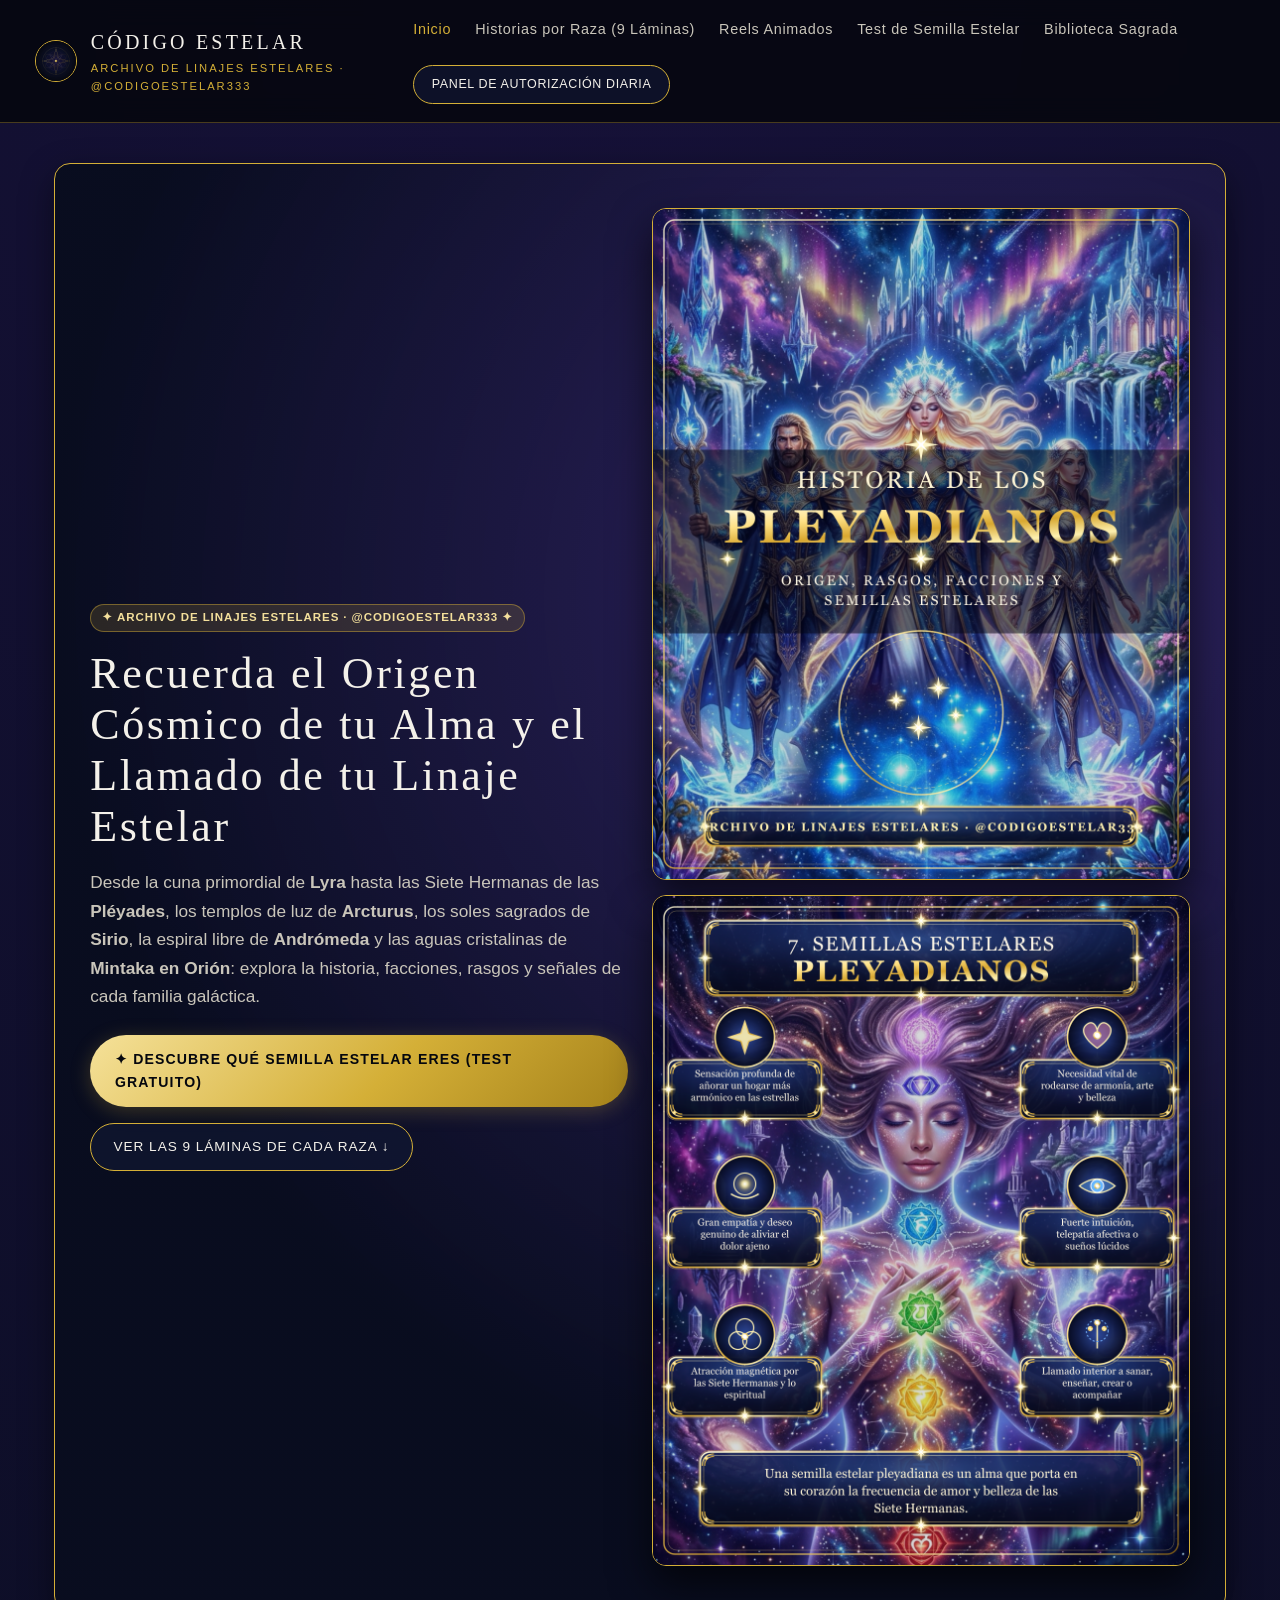
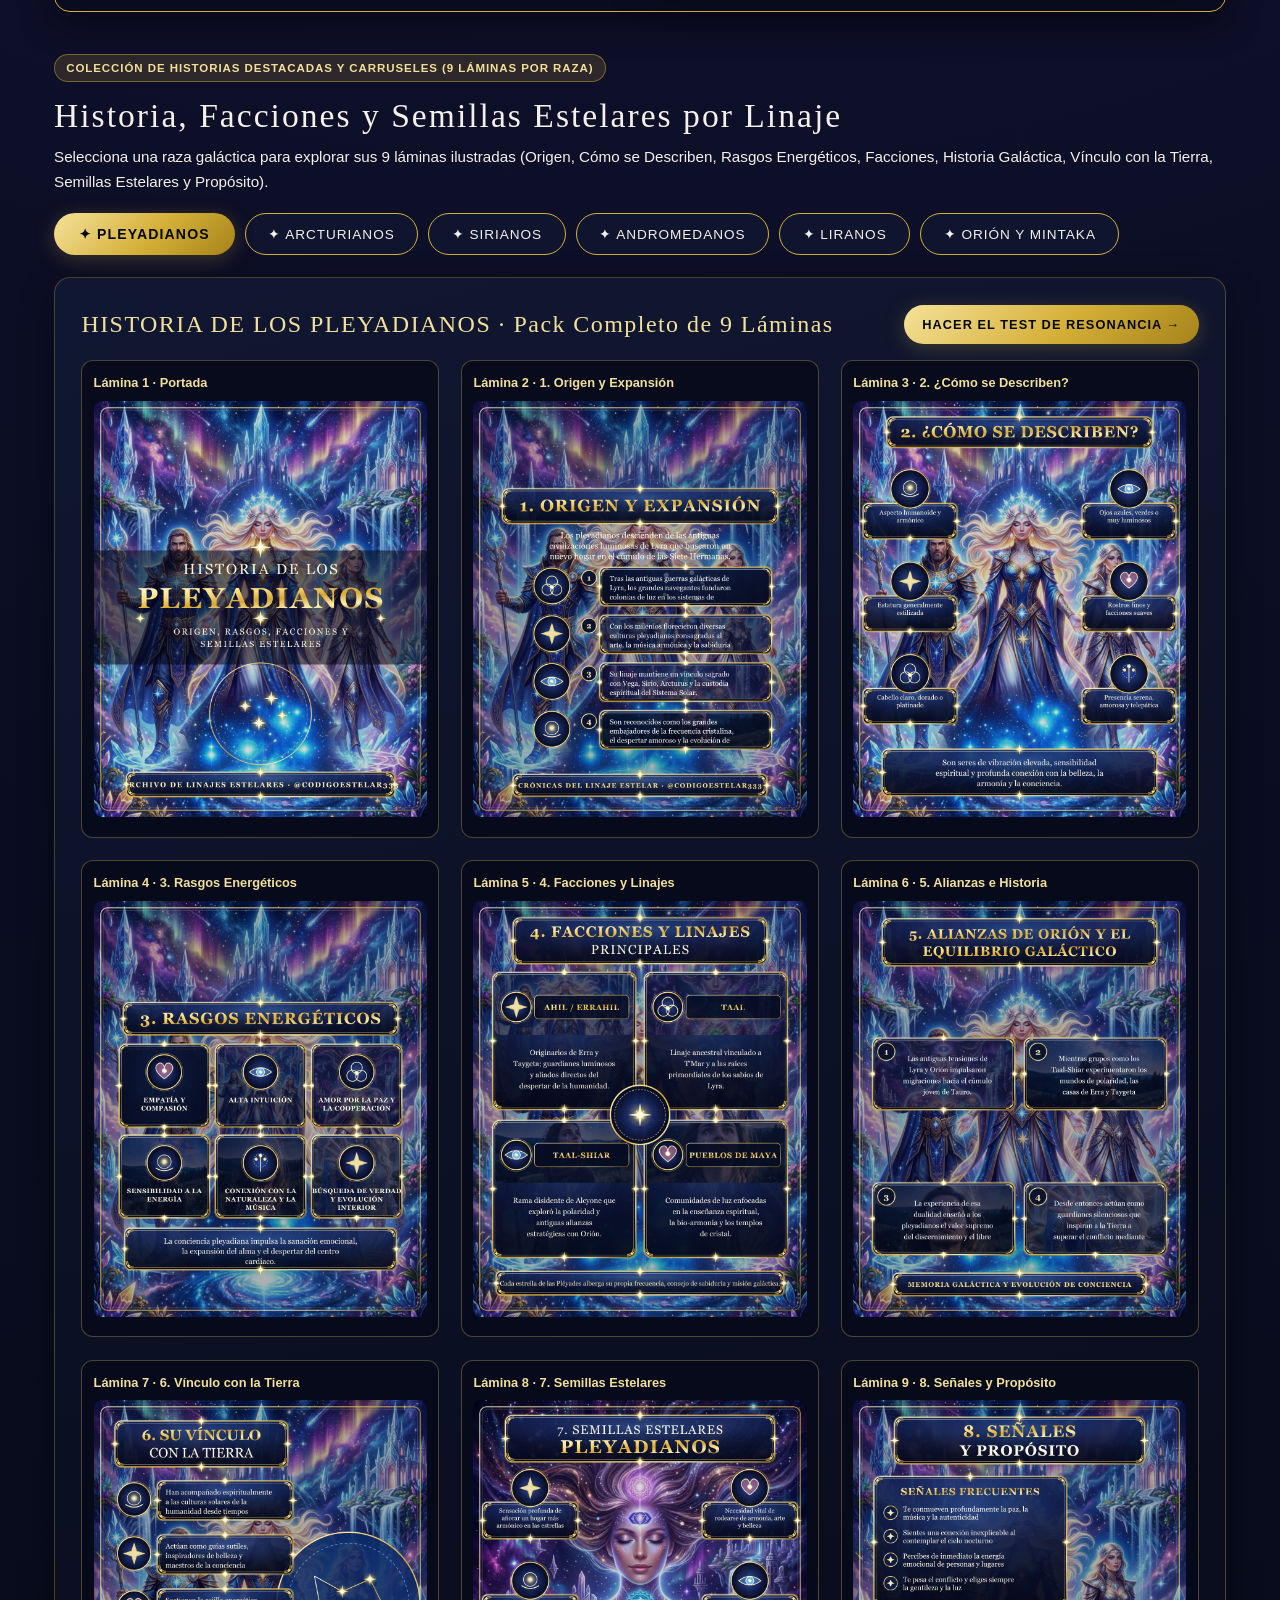
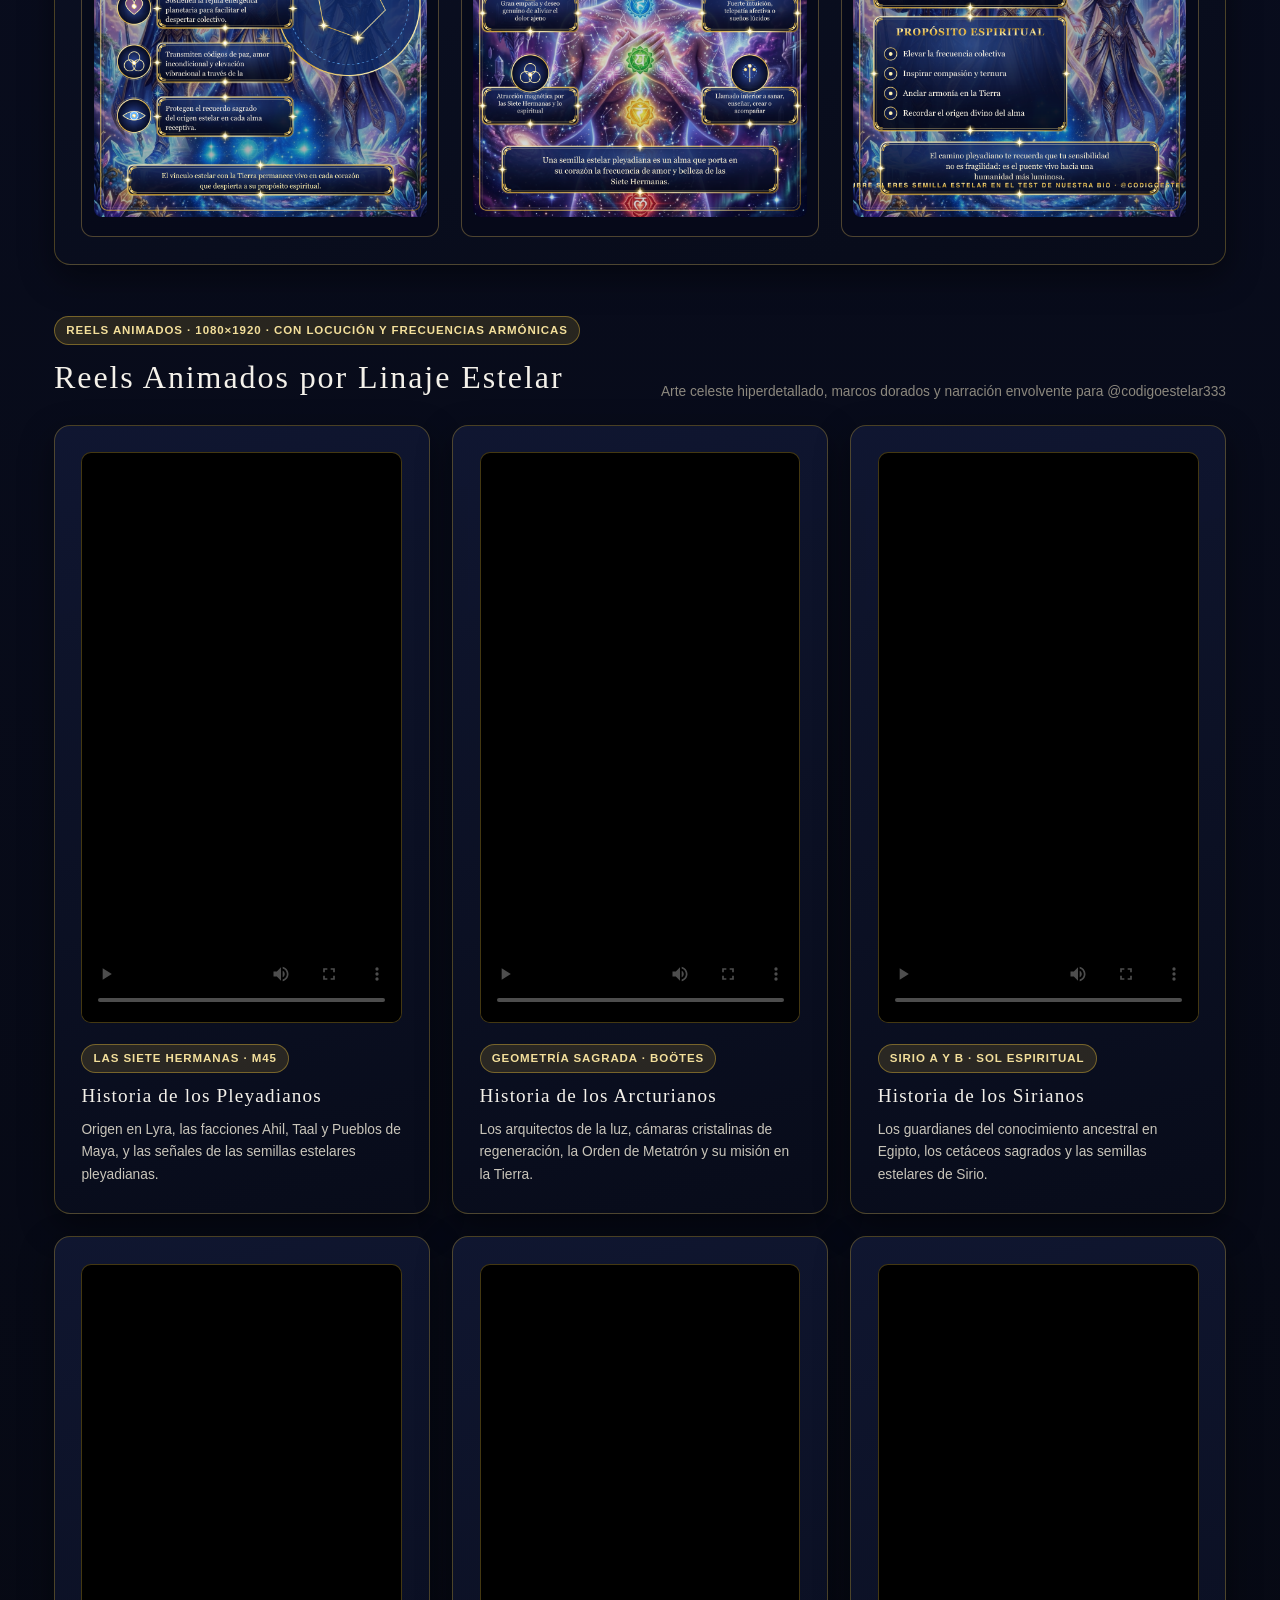
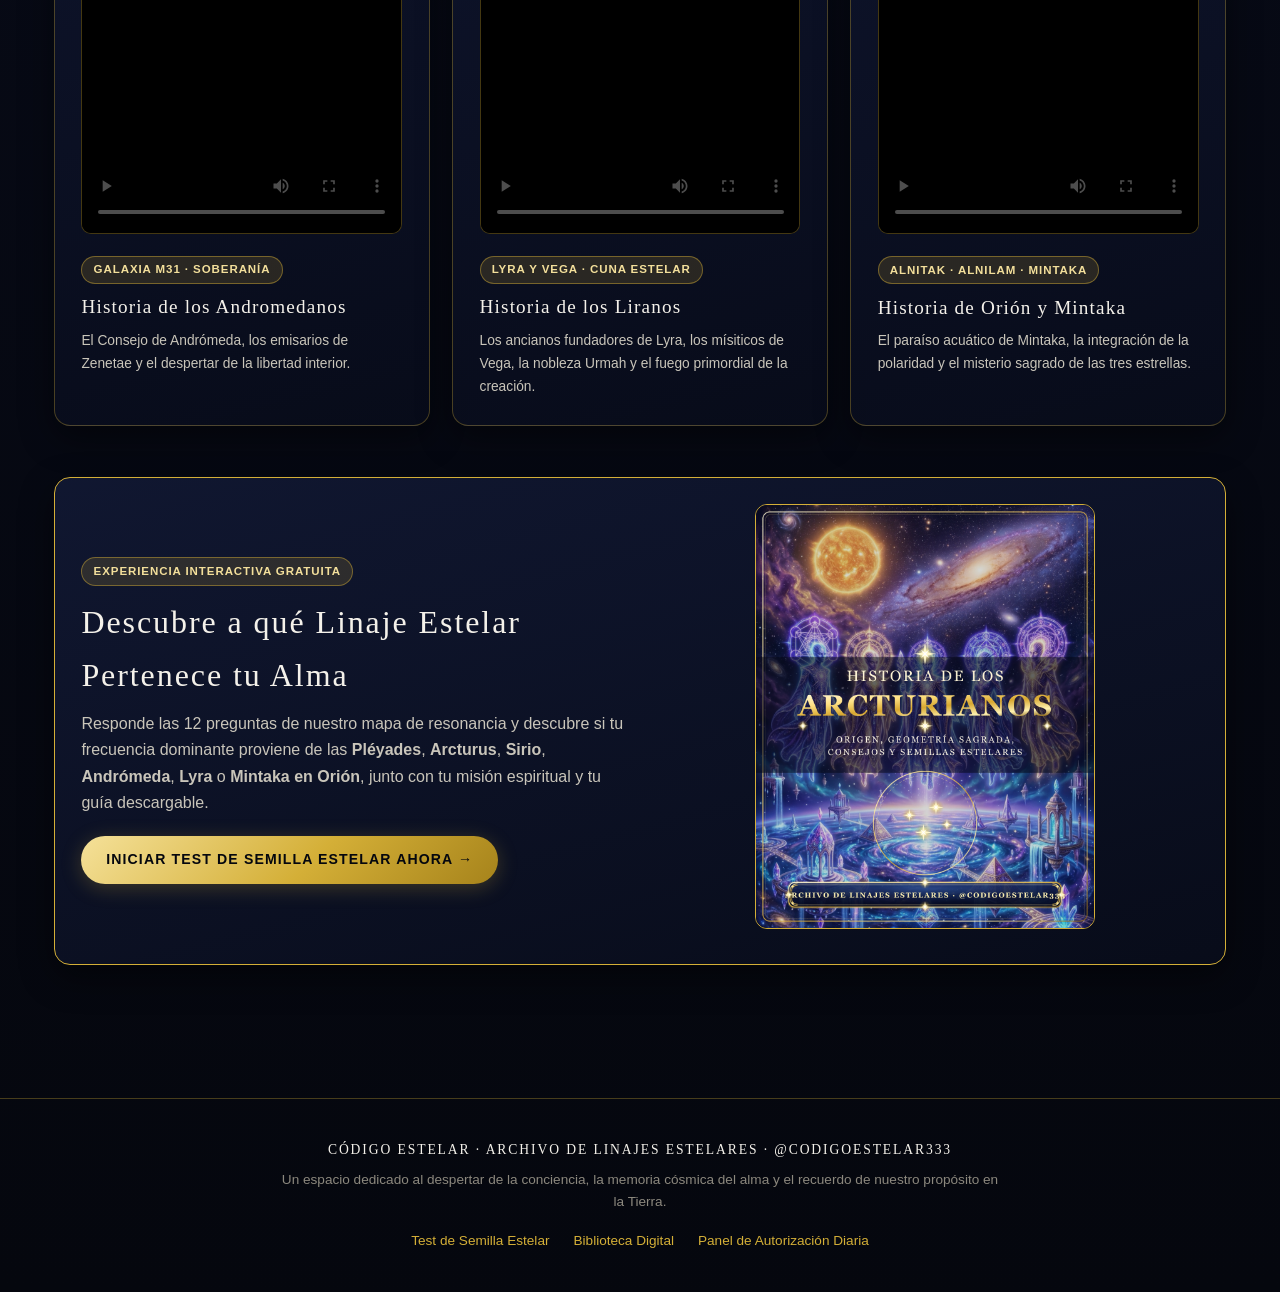
==== index.html @ 76e71061 "Update all 18 Reels with 2.5D animation, divine feminine voice, and karaoke subtitles" ====
<!DOCTYPE html>
<html lang="es">
<head>
  <script src="js/static_runtime.js"></script>
  <meta charset="UTF-8" />
  <meta name="viewport" content="width=device-width, initial-scale=1.0" />
  <title>CÓDIGO ESTELAR · Linajes Galácticos, Semillas Estelares y Despertar de la Conciencia</title>
  <link rel="stylesheet" href="css/styles.css" />
</head>
<body>
  <header class="top-nav">
    <a href="index.html" class="brand-logo-wrap">
      <img src="assets/brand/isotipo.png" alt="Isotipo Código Estelar" />
      <div>
        <span class="brand-title" id="nav-brand-name">CÓDIGO ESTELAR</span>
        <span class="brand-sub" id="nav-brand-sub">ARCHIVO DE LINAJES ESTELARES · @CODIGOESTELAR333</span>
      </div>
    </a>
    <nav class="nav-links">
      <a href="index.html" class="active">Inicio</a>
      <a href="#historias-razas">Historias por Raza (9 Láminas)</a>
      <a href="#reels-animados">Reels Animados</a>
      <a href="test.html">Test de Semilla Estelar</a>
      <a href="tienda.html">Biblioteca Sagrada</a>
      <a href="admin.html" class="btn-outline" style="padding: 0.5rem 1.1rem; font-size: 0.78rem;">Panel de Autorización Diaria</a>
    </nav>
  </header>

  <main class="container">
    <!-- HERO PRINCIPAL CON EL ESTILO CELESTE DORADO -->
    <section class="card-cosmic" style="padding: 2.8rem 2.2rem; margin-bottom: 2.6rem; background: radial-gradient(circle at 80% 30%, rgba(94,67,182,0.38), rgba(8,12,30,0.96) 68%); border-color: var(--gold-astrolabe);">
      <div class="grid-2" style="align-items: center;">
        <div>
          <span class="badge badge-gold">✦ ARCHIVO DE LINAJES ESTELARES · @CODIGOESTELAR333 ✦</span>
          <h1 style="font-size: 2.75rem; line-height: 1.16; margin: 1rem 0; color: var(--pearl-white);" id="hero-title">
            Recuerda el Origen Cósmico de tu Alma y el Llamado de tu Linaje Estelar
          </h1>
          <p style="color: var(--nebula-gray); font-size: 1.08rem; margin-bottom: 1.5rem; line-height: 1.65;">
            Desde la cuna primordial de <strong>Lyra</strong> hasta las Siete Hermanas de las <strong>Pléyades</strong>, los templos de luz de <strong>Arcturus</strong>, los soles sagrados de <strong>Sirio</strong>, la espiral libre de <strong>Andrómeda</strong> y las aguas cristalinas de <strong>Mintaka en Orión</strong>: explora la historia, facciones, rasgos y señales de cada familia galáctica.
          </p>
          <div style="display: flex; gap: 1rem; flex-wrap: wrap; margin-top: 1.4rem;">
            <a href="test.html?utm_source=landing_hero&utm_campaign=lanzamiento" class="btn-gold">
              ✦ Descubre qué Semilla Estelar Eres (Test Gratuito)
            </a>
            <a href="#historias-razas" class="btn-outline">
              Ver las 9 Láminas de Cada Raza ↓
            </a>
          </div>
        </div>
        <div class="grid-2" style="gap: 0.9rem;">
          <img src="assets/races_packs/pleyadianos/lamina_01.png" alt="Historia de los Pleyadianos" style="width: 100%; border-radius: 14px; border: 1px solid var(--gold-astrolabe); box-shadow: 0 18px 40px rgba(0,0,0,0.65);" />
          <img src="assets/races_packs/pleyadianos/lamina_08.png" alt="Semillas Estelares Pleyadianas" style="width: 100%; border-radius: 14px; border: 1px solid var(--gold-astrolabe); box-shadow: 0 18px 40px rgba(0,0,0,0.65);" />
        </div>
      </div>
    </section>

    <!-- EXPLORADOR INTERACTIVO DE LAS 6 RAZAS (CARRUSELES DE 9 LÁMINAS + HISTORIAS DESTACADAS) -->
    <section id="historias-razas" style="margin-bottom: 3.2rem;">
      <div style="display:flex; justify-content:space-between; align-items:flex-end; flex-wrap:wrap; gap:1rem; margin-bottom:1.2rem;">
        <div>
          <span class="badge badge-gold">COLECCIÓN DE HISTORIAS DESTACADAS Y CARRUSELES (9 LÁMINAS POR RAZA)</span>
          <h2 style="font-size: 2.1rem; margin-top: 0.35rem;">Historia, Facciones y Semillas Estelares por Linaje</h2>
          <p style="color: var(--silver-mist); font-size: 0.95rem;">Selecciona una raza galáctica para explorar sus 9 láminas ilustradas (Origen, Cómo se Describen, Rasgos Energéticos, Facciones, Historia Galáctica, Vínculo con la Tierra, Semillas Estelares y Propósito).</p>
        </div>
      </div>

      <div id="public-race-tabs" style="display:flex; gap:0.65rem; flex-wrap:wrap; margin-bottom:1.4rem;">
        <button class="btn-gold" onclick="showPublicRace('pleyadianos', 'PLEYADIANOS', this)">✦ Pleyadianos</button>
        <button class="btn-outline" onclick="showPublicRace('arcturianos', 'ARCTURIANOS', this)">✦ Arcturianos</button>
        <button class="btn-outline" onclick="showPublicRace('sirianos', 'SIRIANOS', this)">✦ Sirianos</button>
        <button class="btn-outline" onclick="showPublicRace('andromedanos', 'ANDROMEDANOS', this)">✦ Andromedanos</button>
        <button class="btn-outline" onclick="showPublicRace('liranos', 'LIRANOS', this)">✦ Liranos</button>
        <button class="btn-outline" onclick="showPublicRace('orionitas', 'ORIÓN Y MINTAKA', this)">✦ Orión y Mintaka</button>
      </div>

      <div class="card-cosmic">
        <div style="display:flex; justify-content:space-between; align-items:center; flex-wrap:wrap; margin-bottom:1rem;">
          <h3 id="public-race-heading" style="font-size:1.5rem; color:var(--gold-soft);">HISTORIA DE LOS PLEYADIANOS · Pack de 9 Láminas</h3>
          <a href="test.html" class="btn-gold" style="padding:0.55rem 1.15rem; font-size:0.8rem;">Hacer el Test de Resonancia →</a>
        </div>
        <div class="grid-3" id="public-race-slides-grid"></div>
      </div>
    </section>

    <!-- REELS ANIMADOS DE LAS 6 RAZAS GALÁCTICAS -->
    <section id="reels-animados" style="margin-bottom: 3.2rem;">
      <div style="display: flex; justify-content: space-between; align-items: flex-end; margin-bottom: 1.3rem; flex-wrap: wrap;">
        <div>
          <span class="badge badge-gold">REELS ANIMADOS · 1080×1920 · CON LOCUCIÓN Y FRECUENCIAS ARMÓNICAS</span>
          <h2 style="font-size: 2rem; margin-top: 0.4rem;">Reels Animados por Linaje Estelar</h2>
        </div>
        <p style="color: var(--muted-gray); font-size: 0.86rem;">Arte celeste hiperdetallado, marcos dorados y narración envolvente para @codigoestelar333</p>
      </div>
      <div class="grid-3">
        <div class="card-cosmic">
          <video controls preload="metadata" poster="assets/videos/reel_historia_pleyadianos_cover.png" style="width: 100%; border-radius: 10px; border: 1px solid var(--gold-border); aspect-ratio: 9/16; background: #000;">
            <source src="assets/videos/reel_historia_pleyadianos.mp4" type="video/mp4" />
          </video>
          <span class="badge badge-gold" style="margin-top: 0.8rem;">LAS SIETE HERMANAS · M45</span>
          <h3 style="font-size: 1.2rem; margin: 0.45rem 0;">Historia de los Pleyadianos</h3>
          <p style="font-size: 0.86rem; color: var(--nebula-gray);">Origen en Lyra, las facciones Ahil, Taal y Pueblos de Maya, y las señales de las semillas estelares pleyadianas.</p>
        </div>

        <div class="card-cosmic">
          <video controls preload="metadata" poster="assets/videos/reel_historia_arcturianos_cover.png" style="width: 100%; border-radius: 10px; border: 1px solid var(--gold-border); aspect-ratio: 9/16; background: #000;">
            <source src="assets/videos/reel_historia_arcturianos.mp4" type="video/mp4" />
          </video>
          <span class="badge badge-gold" style="margin-top: 0.8rem;">GEOMETRÍA SAGRADA · BOÖTES</span>
          <h3 style="font-size: 1.2rem; margin: 0.45rem 0;">Historia de los Arcturianos</h3>
          <p style="font-size: 0.86rem; color: var(--nebula-gray);">Los arquitectos de la luz, cámaras cristalinas de regeneración, la Orden de Metatrón y su misión en la Tierra.</p>
        </div>

        <div class="card-cosmic">
          <video controls preload="metadata" poster="assets/videos/reel_historia_sirianos_cover.png" style="width: 100%; border-radius: 10px; border: 1px solid var(--gold-border); aspect-ratio: 9/16; background: #000;">
            <source src="assets/videos/reel_historia_sirianos.mp4" type="video/mp4" />
          </video>
          <span class="badge badge-gold" style="margin-top: 0.8rem;">SIRIO A Y B · SOL ESPIRITUAL</span>
          <h3 style="font-size: 1.2rem; margin: 0.45rem 0;">Historia de los Sirianos</h3>
          <p style="font-size: 0.86rem; color: var(--nebula-gray);">Los guardianes del conocimiento ancestral en Egipto, los cetáceos sagrados y las semillas estelares de Sirio.</p>
        </div>

        <div class="card-cosmic">
          <video controls preload="metadata" poster="assets/videos/reel_historia_andromedanos_cover.png" style="width: 100%; border-radius: 10px; border: 1px solid var(--gold-border); aspect-ratio: 9/16; background: #000;">
            <source src="assets/videos/reel_historia_andromedanos.mp4" type="video/mp4" />
          </video>
          <span class="badge badge-gold" style="margin-top: 0.8rem;">GALAXIA M31 · SOBERANÍA</span>
          <h3 style="font-size: 1.2rem; margin: 0.45rem 0;">Historia de los Andromedanos</h3>
          <p style="font-size: 0.86rem; color: var(--nebula-gray);">El Consejo de Andrómeda, los emisarios de Zenetae y el despertar de la libertad interior.</p>
        </div>

        <div class="card-cosmic">
          <video controls preload="metadata" poster="assets/videos/reel_historia_liranos_cover.png" style="width: 100%; border-radius: 10px; border: 1px solid var(--gold-border); aspect-ratio: 9/16; background: #000;">
            <source src="assets/videos/reel_historia_liranos.mp4" type="video/mp4" />
          </video>
          <span class="badge badge-gold" style="margin-top: 0.8rem;">LYRA Y VEGA · CUNA ESTELAR</span>
          <h3 style="font-size: 1.2rem; margin: 0.45rem 0;">Historia de los Liranos</h3>
          <p style="font-size: 0.86rem; color: var(--nebula-gray);">Los ancianos fundadores de Lyra, los mísiticos de Vega, la nobleza Urmah y el fuego primordial de la creación.</p>
        </div>

        <div class="card-cosmic">
          <video controls preload="metadata" poster="assets/videos/reel_historia_orionitas_cover.png" style="width: 100%; border-radius: 10px; border: 1px solid var(--gold-border); aspect-ratio: 9/16; background: #000;">
            <source src="assets/videos/reel_historia_orionitas.mp4" type="video/mp4" />
          </video>
          <span class="badge badge-gold" style="margin-top: 0.8rem;">ALNITAK · ALNILAM · MINTAKA</span>
          <h3 style="font-size: 1.2rem; margin: 0.45rem 0;">Historia de Orión y Mintaka</h3>
          <p style="font-size: 0.86rem; color: var(--nebula-gray);">El paraíso acuático de Mintaka, la integración de la polaridad y el misterio sagrado de las tres estrellas.</p>
        </div>
      </div>
    </section>

    <!-- INVITACIÓN AL TEST INTERACTIVO -->
    <section class="card-cosmic" style="margin-bottom: 2.8rem; border-color: var(--gold-astrolabe);">
      <div class="grid-2" style="align-items: center;">
        <div>
          <span class="badge badge-gold">EXPERIENCIA INTERACTIVA GRATUITA</span>
          <h2 style="font-size: 2rem; margin: 0.6rem 0;">Descubre a qué Linaje Estelar Pertenece tu Alma</h2>
          <p style="color: var(--nebula-gray); margin-bottom: 1.2rem;">
            Responde las 12 preguntas de nuestro mapa de resonancia y descubre si tu frecuencia dominante proviene de las <strong>Pléyades</strong>, <strong>Arcturus</strong>, <strong>Sirio</strong>, <strong>Andrómeda</strong>, <strong>Lyra</strong> o <strong>Mintaka en Orión</strong>, junto con tu misión espiritual y tu guía descargable.
          </p>
          <a href="test.html?utm_source=landing_funnel" class="btn-gold">Iniciar Test de Semilla Estelar Ahora →</a>
        </div>
        <div style="text-align:center;">
          <img src="assets/races_packs/arcturianos/lamina_01.png" alt="Arcturianos" style="width:100%; max-width:340px; border-radius:12px; border:1px solid var(--gold-astrolabe);" />
        </div>
      </div>
    </section>
  </main>

  <footer style="border-top: 1px solid var(--gold-border); padding: 2.5rem 1.5rem; margin-top: 3rem; text-align: center; color: var(--muted-gray); font-size: 0.85rem;">
    <div class="container" style="padding: 0;">
      <p style="color: var(--pearl-white); font-family: Georgia, serif; letter-spacing: 0.14em; margin-bottom: 0.5rem;">CÓDIGO ESTELAR · ARCHIVO DE LINAJES ESTELARES · @CODIGOESTELAR333</p>
      <p style="max-width: 720px; margin: 0 auto 1rem;">
        Un espacio dedicado al despertar de la conciencia, la memoria cósmica del alma y el recuerdo de nuestro propósito en la Tierra.
      </p>
      <div style="display: flex; justify-content: center; gap: 1.5rem; flex-wrap: wrap;">
        <a href="test.html">Test de Semilla Estelar</a>
        <a href="tienda.html">Biblioteca Digital</a>
        <a href="admin.html">Panel de Autorización Diaria</a>
      </div>
    </div>
  </footer>

  <script>
    const SLIDE_TITLES = [
      'Lámina 1 · Portada',
      'Lámina 2 · 1. Origen y Expansión',
      'Lámina 3 · 2. ¿Cómo se Describen?',
      'Lámina 4 · 3. Rasgos Energéticos',
      'Lámina 5 · 4. Facciones y Linajes',
      'Lámina 6 · 5. Alianzas e Historia',
      'Lámina 7 · 6. Vínculo con la Tierra',
      'Lámina 8 · 7. Semillas Estelares',
      'Lámina 9 · 8. Señales y Propósito'
    ];

    function showPublicRace(slug, name, btnEl) {
      if (btnEl) {
        document.querySelectorAll('#public-race-tabs button').forEach(b => {
          b.className = 'btn-outline';
        });
        btnEl.className = 'btn-gold';
      }
      document.getElementById('public-race-heading').textContent = `HISTORIA DE LOS ${name} · Pack Completo de 9 Láminas`;
      const grid = document.getElementById('public-race-slides-grid');
      let html = '';
      for (let s = 1; s <= 9; s++) {
        const url = `assets/races_packs/${slug}/lamina_0${s}.png`;
        html += `
          <div style="background:rgba(6,10,25,0.85); border:1px solid rgba(216,178,92,0.35); border-radius:12px; padding:0.7rem;">
            <div style="font-size:0.8rem; color:var(--gold-soft); font-weight:600; margin-bottom:0.45rem;">${SLIDE_TITLES[s - 1]}</div>
            <a href="${url}" target="_blank">
              <img src="${url}" alt="${SLIDE_TITLES[s - 1]}" style="width:100%; border-radius:8px;" />
            </a>
          </div>
        `;
      }
      grid.innerHTML = html;
    }

    showPublicRace('pleyadianos', 'PLEYADIANOS', null);
  </script>
</body>
</html>
---- css/styles.css ----
:root {
  --bg-abyss: #05070E;
  --bg-cosmic: #0B1026;
  --bg-card: #111833;
  --bg-card-hover: #172042;
  --violet-astral: #5E43B6;
  --violet-glow: rgba(94, 67, 182, 0.35);
  --gold-astrolabe: #D4AF37;
  --gold-soft: #F3DF9B;
  --gold-border: rgba(212, 175, 55, 0.32);
  --pearl-white: #F4F1EA;
  --nebula-gray: #C9C5BA;
  --muted-gray: #8C887E;
  --emerald-ok: #38C985;
  --amber-warn: #F5A623;
  --crimson-err: #E55353;
}

* {
  box-sizing: border-box;
  margin: 0;
  padding: 0;
}

body {
  background: radial-gradient(circle at 50% 0%, #161138 0%, #090D1F 45%, #05070E 100%);
  color: var(--pearl-white);
  font-family: -apple-system, BlinkMacSystemFont, "Plus Jakarta Sans", "Inter", "Segoe UI", Roboto, sans-serif;
  line-height: 1.65;
  min-height: 100vh;
  -webkit-font-smoothing: antialiased;
}

h1, h2, h3, .serif-heading {
  font-family: "Cormorant Garamond", "Cinzel", Georgia, "Times New Roman", serif;
  font-weight: 500;
  letter-spacing: 0.06em;
  color: var(--pearl-white);
}

a {
  color: var(--gold-astrolabe);
  text-decoration: none;
  transition: opacity 0.2s ease;
}

a:hover {
  opacity: 0.88;
}

/* Barra superior de navegación pública */
.top-nav {
  display: flex;
  justify-content: space-between;
  align-items: center;
  padding: 1.1rem 2.2rem;
  border-bottom: 1px solid var(--gold-border);
  background: rgba(5, 7, 14, 0.85);
  backdrop-filter: blur(14px);
  position: sticky;
  top: 0;
  z-index: 100;
}

.brand-logo-wrap {
  display: flex;
  align-items: center;
  gap: 0.85rem;
}

.brand-logo-wrap img {
  width: 42px;
  height: 42px;
  border-radius: 50%;
  border: 1px solid var(--gold-astrolabe);
}

.brand-title {
  font-family: Georgia, serif;
  font-size: 1.25rem;
  letter-spacing: 0.16em;
  color: var(--pearl-white);
}

.brand-sub {
  font-size: 0.7rem;
  letter-spacing: 0.18em;
  color: var(--gold-astrolabe);
  display: block;
}

.nav-links {
  display: flex;
  gap: 1.5rem;
  align-items: center;
  flex-wrap: wrap;
}

.nav-links a {
  color: var(--nebula-gray);
  font-size: 0.9rem;
  letter-spacing: 0.05em;
}

.nav-links a.active, .nav-links a:hover {
  color: var(--gold-astrolabe);
}

/* Botones de Lujo Editorial */
.btn-gold {
  display: inline-flex;
  align-items: center;
  justify-content: center;
  gap: 0.5rem;
  background: linear-gradient(135deg, #F5E199 0%, #D4AF37 55%, #A6831B 100%);
  color: #05070E !important;
  font-weight: 700;
  font-size: 0.88rem;
  letter-spacing: 0.08em;
  text-transform: uppercase;
  padding: 0.8rem 1.55rem;
  border-radius: 999px;
  border: none;
  cursor: pointer;
  box-shadow: 0 4px 20px rgba(212, 175, 55, 0.25);
  transition: transform 0.18s ease, box-shadow 0.18s ease;
}

.btn-gold:hover {
  transform: translateY(-1px);
  box-shadow: 0 6px 26px rgba(212, 175, 55, 0.4);
}

.btn-outline {
  display: inline-flex;
  align-items: center;
  justify-content: center;
  gap: 0.5rem;
  background: rgba(17, 24, 51, 0.7);
  color: var(--pearl-white) !important;
  border: 1px solid var(--gold-astrolabe);
  font-size: 0.85rem;
  letter-spacing: 0.07em;
  text-transform: uppercase;
  padding: 0.75rem 1.4rem;
  border-radius: 999px;
  cursor: pointer;
  transition: background 0.2s ease;
}

.btn-outline:hover {
  background: rgba(212, 175, 55, 0.15);
}

/* Contenedores y Tarjetas */
.container {
  max-width: 1220px;
  margin: 0 auto;
  padding: 2.5rem 1.5rem;
}

.card-cosmic {
  background: linear-gradient(165deg, rgba(17, 24, 51, 0.92) 0%, rgba(8, 12, 26, 0.95) 100%);
  border: 1px solid var(--gold-border);
  border-radius: 16px;
  padding: 1.65rem;
  box-shadow: 0 12px 34px rgba(0, 0, 0, 0.45);
}

.badge {
  display: inline-block;
  padding: 0.24rem 0.7rem;
  border-radius: 999px;
  font-size: 0.72rem;
  font-weight: 600;
  letter-spacing: 0.08em;
  text-transform: uppercase;
}

.badge-gold {
  background: rgba(212, 175, 55, 0.16);
  color: var(--gold-soft);
  border: 1px solid rgba(212, 175, 55, 0.45);
}

.badge-ok {
  background: rgba(56, 201, 133, 0.16);
  color: #63E6AC;
  border: 1px solid rgba(56, 201, 133, 0.4);
}

.badge-warn {
  background: rgba(245, 166, 35, 0.16);
  color: #FFCA68;
  border: 1px solid rgba(245, 166, 35, 0.4);
}

.grid-2 {
  display: grid;
  grid-template-columns: repeat(auto-fit, minmax(330px, 1fr));
  gap: 1.5rem;
}

.grid-3 {
  display: grid;
  grid-template-columns: repeat(auto-fit, minmax(280px, 1fr));
  gap: 1.4rem;
}

.grid-4 {
  display: grid;
  grid-template-columns: repeat(auto-fit, minmax(220px, 1fr));
  gap: 1.15rem;
}

/* Formularios limpios */
input[type="text"],
input[type="email"],
input[type="number"],
select,
textarea {
  width: 100%;
  background: rgba(5, 7, 14, 0.85);
  border: 1px solid var(--gold-border);
  color: var(--pearl-white);
  padding: 0.78rem 1rem;
  border-radius: 10px;
  font-size: 0.95rem;
  font-family: inherit;
  margin-top: 0.35rem;
}

input:focus, select:focus, textarea:focus {
  outline: none;
  border-color: var(--gold-astrolabe);
  box-shadow: 0 0 0 2px rgba(212, 175, 55, 0.2);
}

label {
  display: block;
  font-size: 0.84rem;
  color: var(--nebula-gray);
  margin-top: 0.85rem;
}

/* Layout del Panel de Administración SaaS */
.admin-layout {
  display: grid;
  grid-template-columns: 270px 1fr;
  min-height: calc(100vh - 73px);
}

.admin-sidebar {
  background: rgba(6, 9, 19, 0.96);
  border-right: 1px solid var(--gold-border);
  padding: 1.5rem 1rem;
  display: flex;
  flex-direction: column;
  gap: 0.35rem;
}

.sidebar-btn {
  display: flex;
  align-items: center;
  gap: 0.75rem;
  width: 100%;
  text-align: left;
  background: transparent;
  color: var(--nebula-gray);
  border: 1px solid transparent;
  padding: 0.75rem 1rem;
  border-radius: 10px;
  font-size: 0.92rem;
  cursor: pointer;
  transition: all 0.15s ease;
}

.sidebar-btn:hover {
  background: rgba(94, 67, 182, 0.14);
  color: var(--pearl-white);
}

.sidebar-btn.active {
  background: linear-gradient(90deg, rgba(212, 175, 55, 0.18) 0%, rgba(94, 67, 182, 0.18) 100%);
  color: var(--gold-soft);
  border-color: var(--gold-border);
  font-weight: 600;
}

.admin-main {
  padding: 2rem 2.4rem;
  overflow-y: auto;
}

.kpi-number {
  font-family: Georgia, serif;
  font-size: 2.1rem;
  color: var(--pearl-white);
  margin: 0.35rem 0;
}

.kpi-label {
  font-size: 0.76rem;
  text-transform: uppercase;
  letter-spacing: 0.12em;
  color: var(--gold-astrolabe);
}

table.table-cosmic {
  width: 100%;
  border-collapse: collapse;
  font-size: 0.9rem;
}

table.table-cosmic th,
table.table-cosmic td {
  padding: 0.85rem 0.9rem;
  text-align: left;
  border-bottom: 1px solid rgba(212, 175, 55, 0.16);
}

table.table-cosmic th {
  color: var(--gold-astrolabe);
  font-size: 0.76rem;
  text-transform: uppercase;
  letter-spacing: 0.1em;
}

@media (max-width: 900px) {
  .admin-layout {
    grid-template-columns: 1fr;
  }
  .admin-sidebar {
    flex-direction: row;
    overflow-x: auto;
    border-right: none;
    border-bottom: 1px solid var(--gold-border);
  }
  .sidebar-btn {
    white-space: nowrap;
    width: auto;
  }
  .top-nav {
    padding: 0.9rem 1.1rem;
  }
}
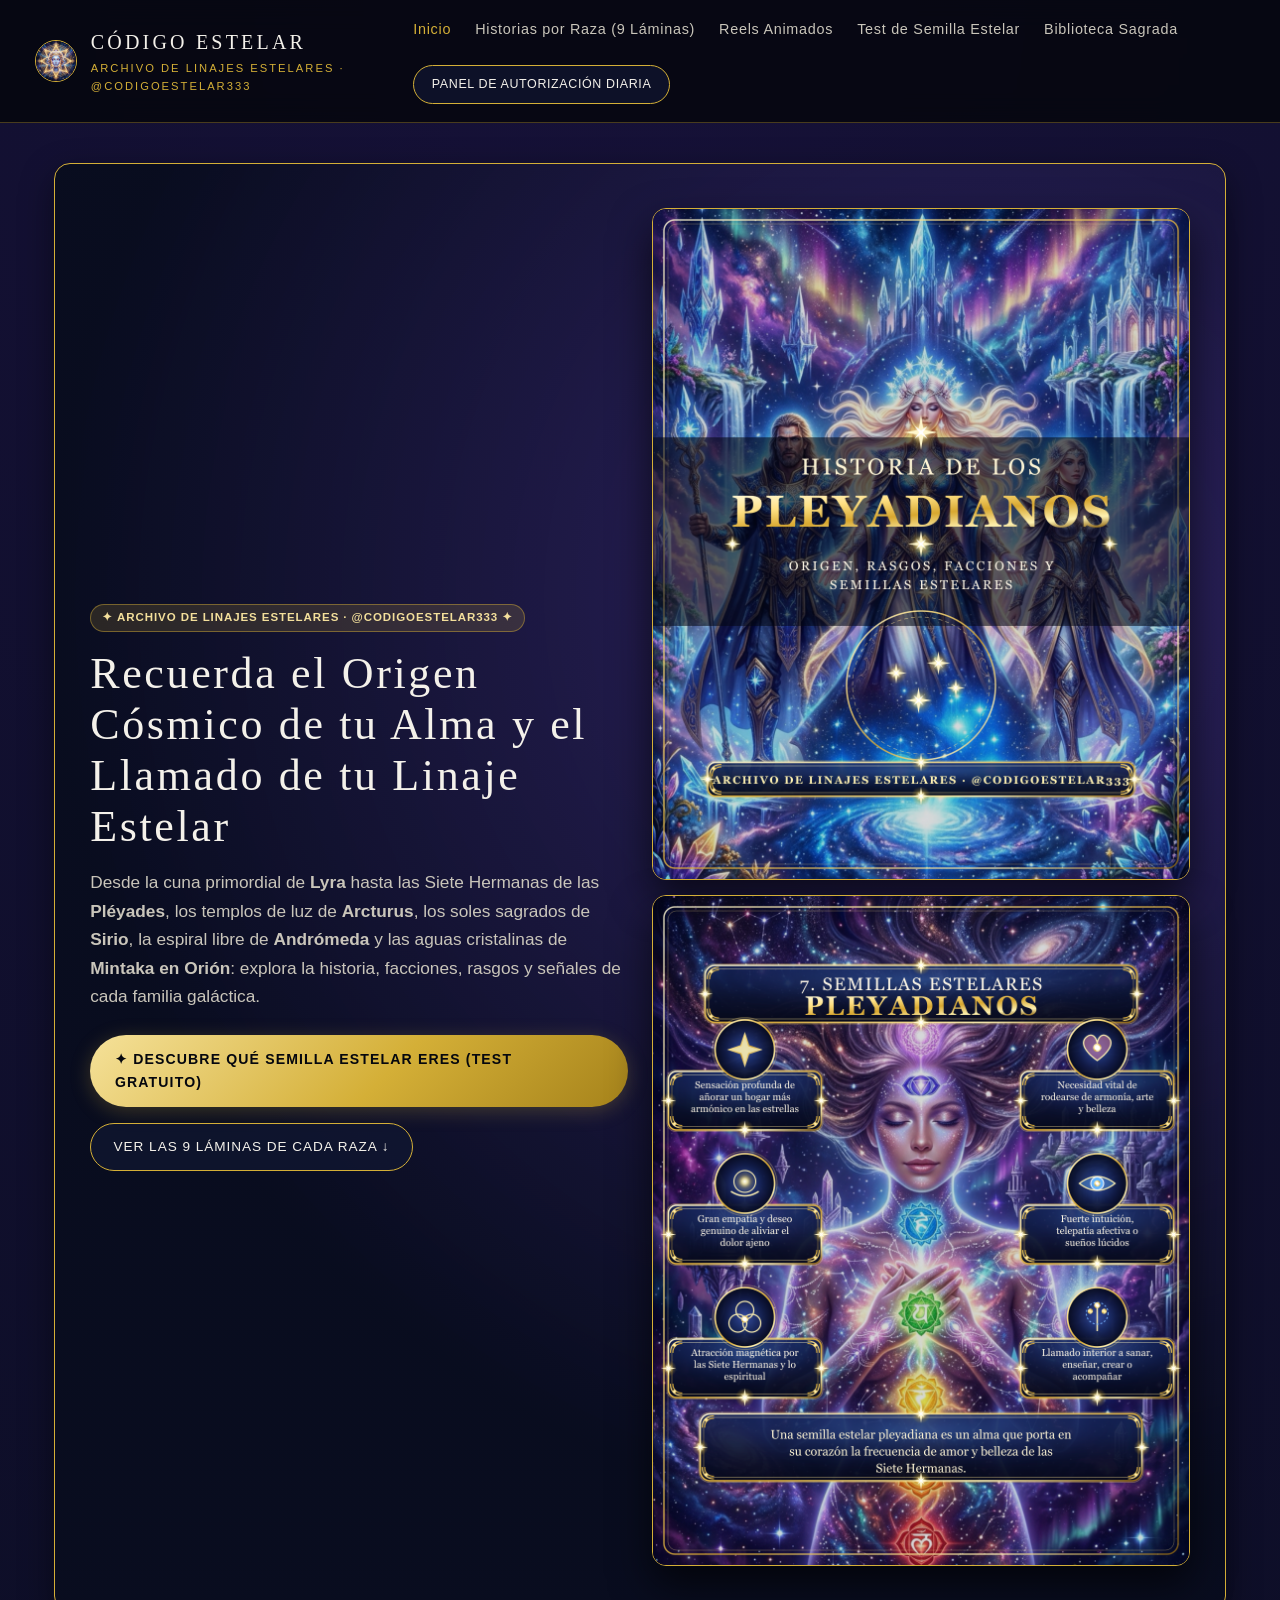
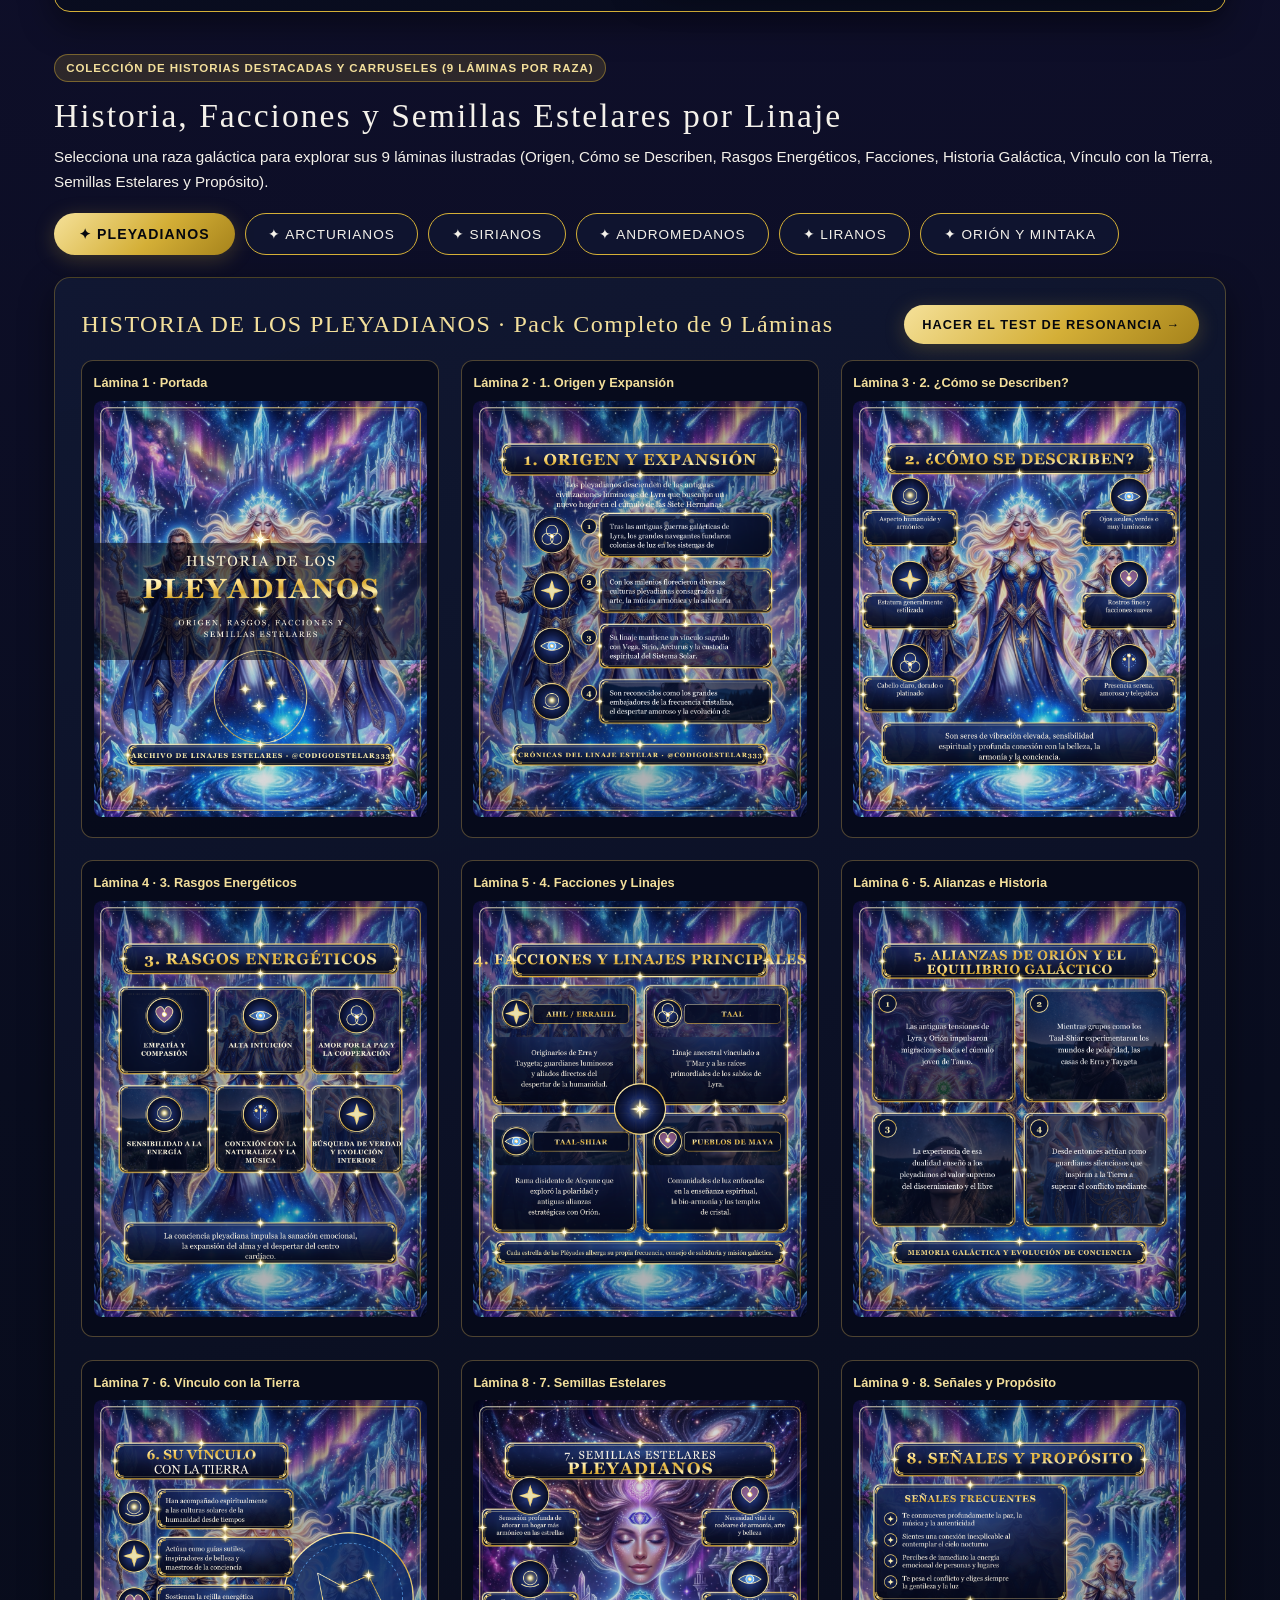
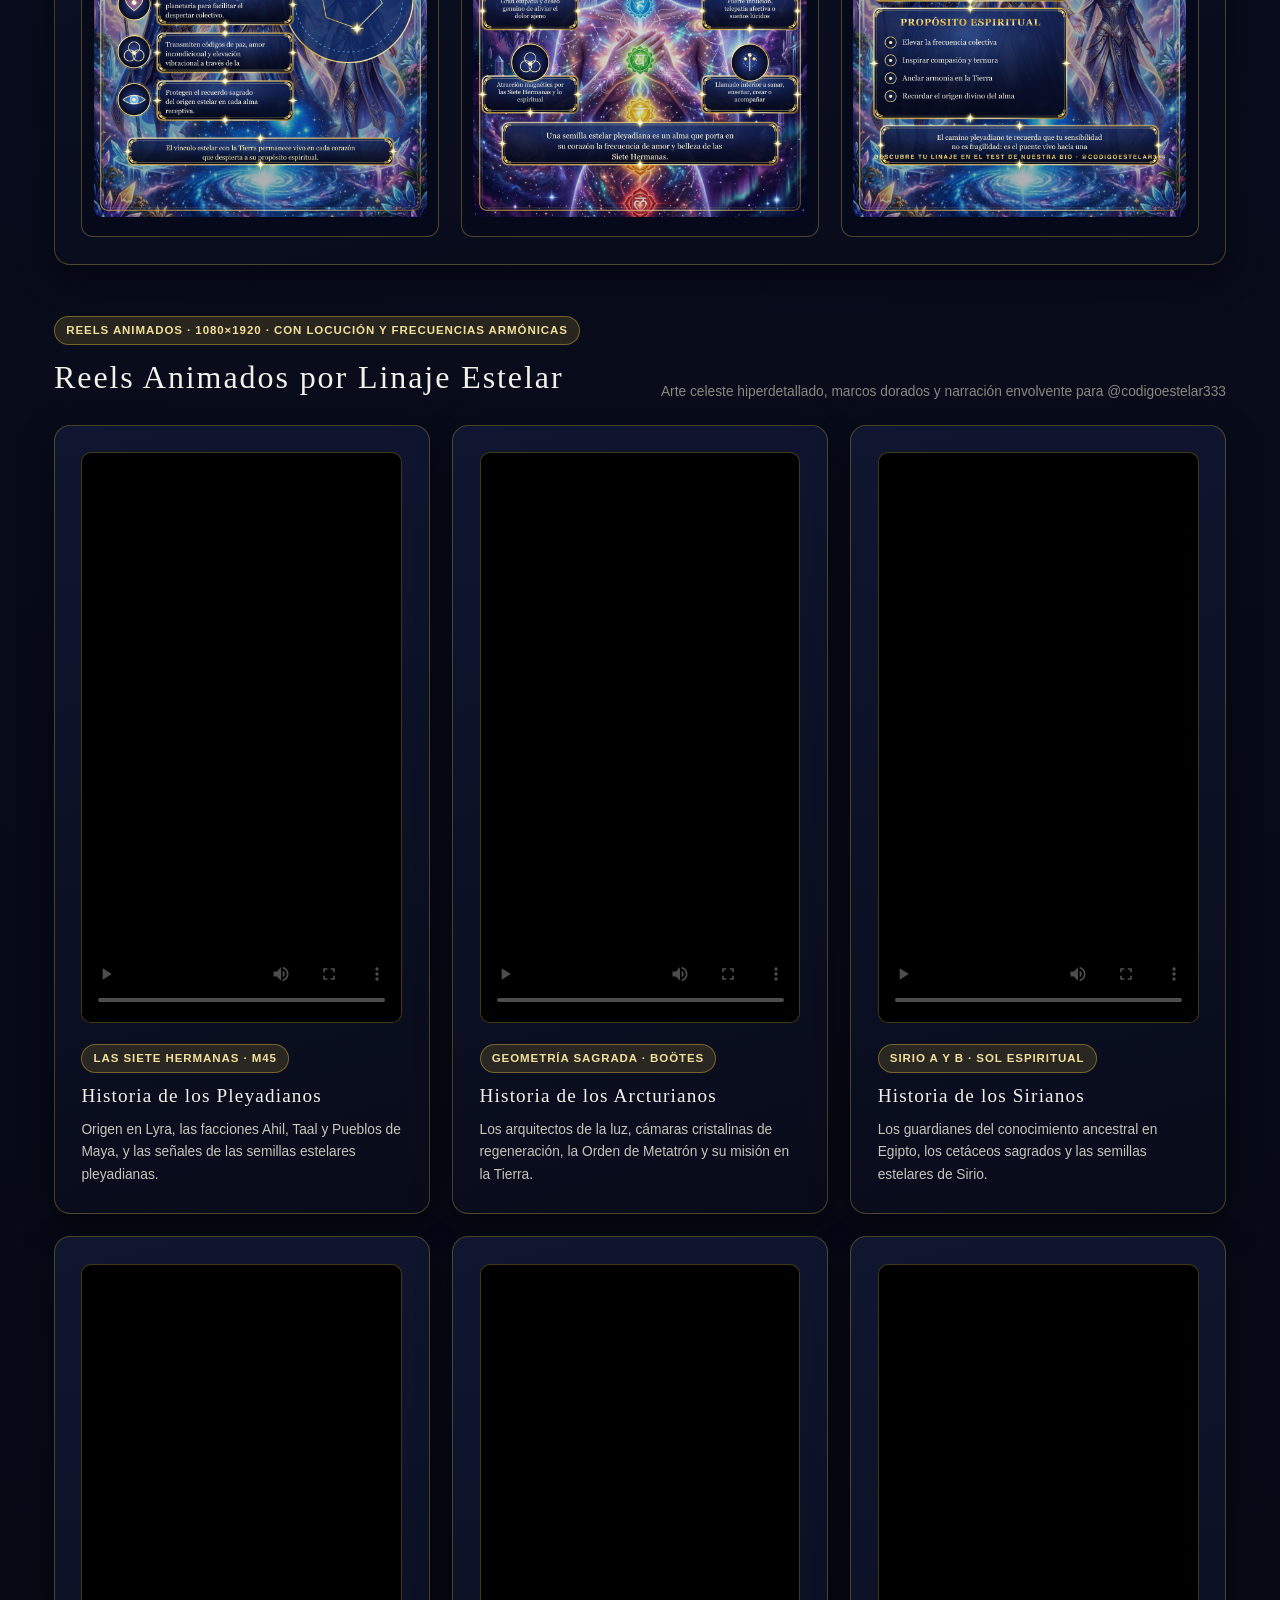
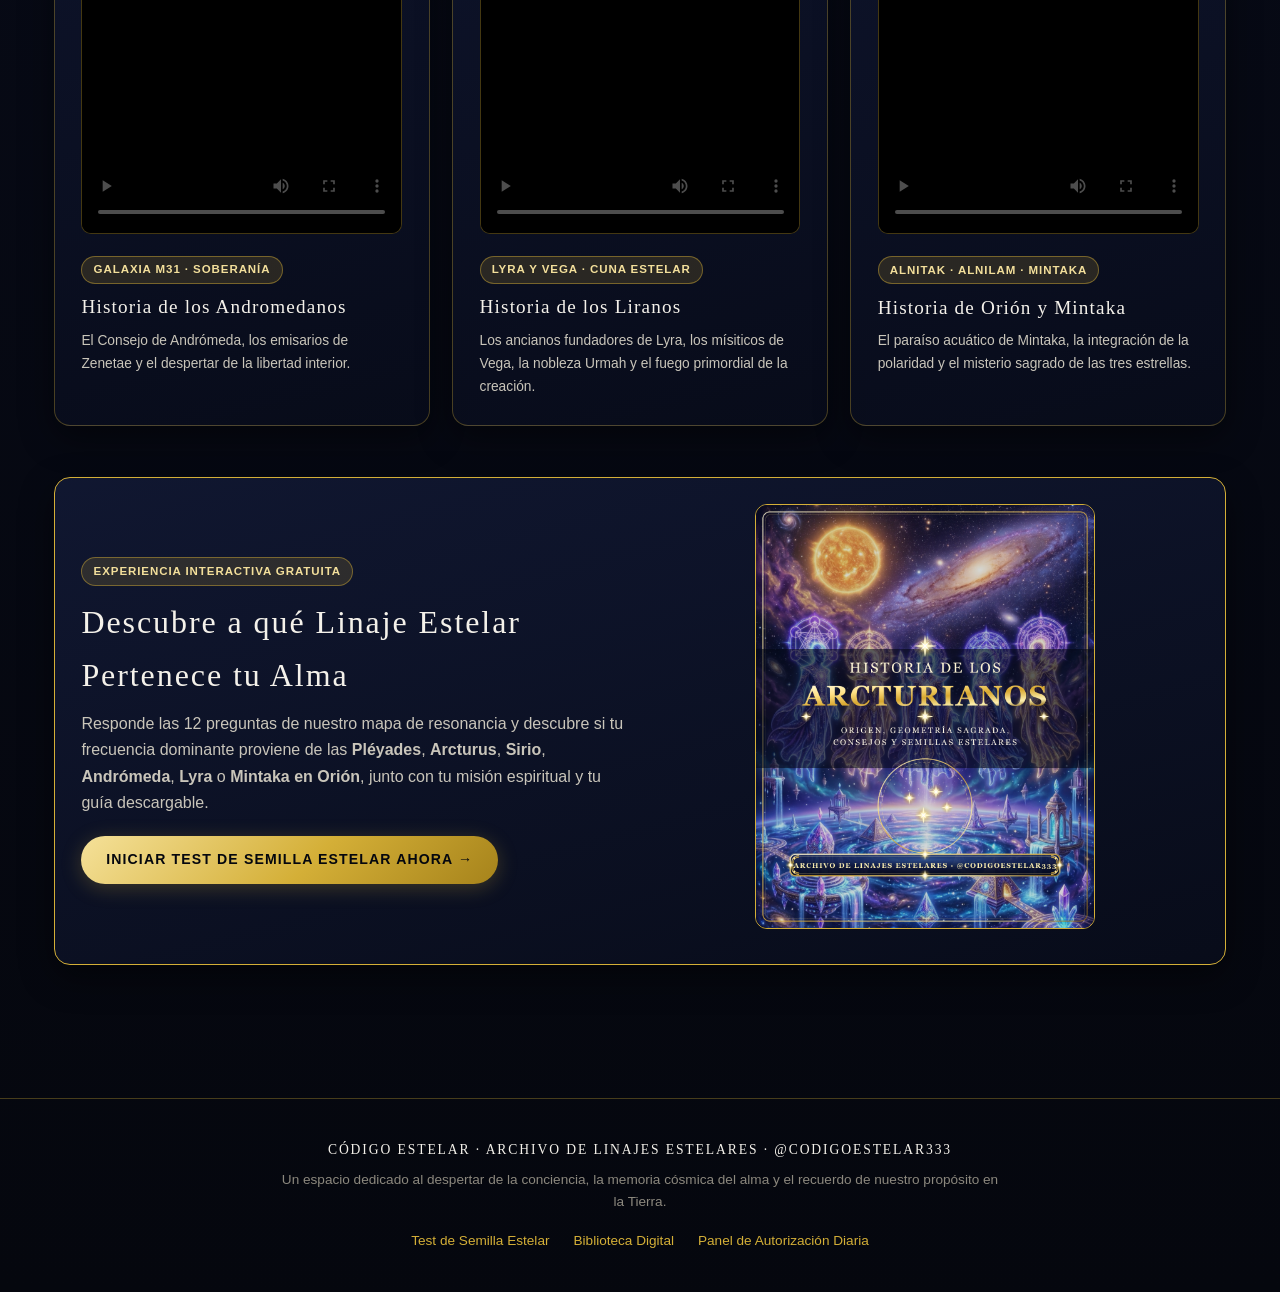
==== commit b3263fb5: "feat: safe-zone anti-corte Instagram en 54 laminas e historias, favicons oficiales en todas las pest" ====
--- a/index.html
+++ b/index.html
@@ -5,12 +5,16 @@
   <meta charset="UTF-8" />
   <meta name="viewport" content="width=device-width, initial-scale=1.0" />
   <title>CÓDIGO ESTELAR · Linajes Galácticos, Semillas Estelares y Despertar de la Conciencia</title>
+  <link rel="icon" type="image/png" sizes="192x192" href="assets/brand/avatar_instagram.png" />
+  <link rel="icon" type="image/png" sizes="32x32" href="favicon.png" />
+  <link rel="shortcut icon" href="favicon.ico" />
+  <link rel="apple-touch-icon" href="assets/brand/avatar_instagram.png" />
   <link rel="stylesheet" href="css/styles.css" />
 </head>
 <body>
   <header class="top-nav">
     <a href="index.html" class="brand-logo-wrap">
-      <img src="assets/brand/isotipo.png" alt="Isotipo Código Estelar" />
+      <img src="assets/brand/avatar_instagram.png" alt="Logo Código Estelar" style="border-radius:50%; border:1px solid var(--gold-astrolabe);" />
       <div>
         <span class="brand-title" id="nav-brand-name">CÓDIGO ESTELAR</span>
         <span class="brand-sub" id="nav-brand-sub">ARCHIVO DE LINAJES ESTELARES · @CODIGOESTELAR333</span>
